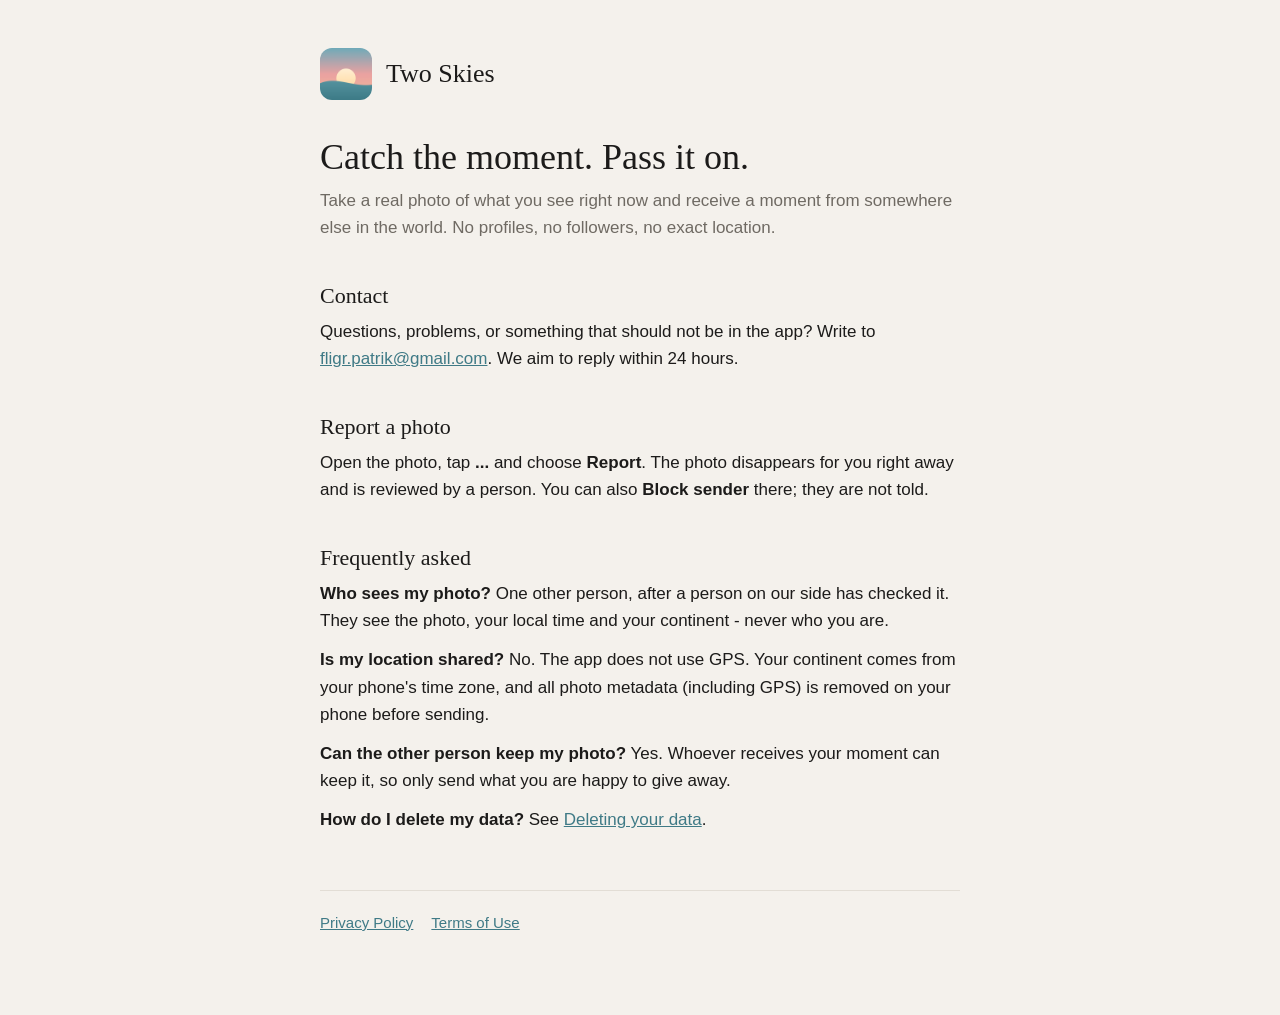
==== index.html @ 3c559a24 "Add files via upload" ====
<!doctype html>
<html lang="en">
<head>
  <meta charset="utf-8">
  <meta name="viewport" content="width=device-width, initial-scale=1">
  <title>Two Skies - Support</title>
  <link rel="stylesheet" href="style.css">
</head>
<body>
<main>
  <header><img src="icon.png" alt=""><a href="index.html">Two Skies</a></header>

  <h1>Catch the moment. Pass it on.</h1>
  <p class="muted">Take a real photo of what you see right now and receive a moment from somewhere else in the world. No profiles, no followers, no exact location.</p>

  <h2>Contact</h2>
  <p>Questions, problems, or something that should not be in the app? Write to <a href="mailto:fligr.patrik@gmail.com">fligr.patrik@gmail.com</a>. We aim to reply within 24 hours.</p>

  <h2>Report a photo</h2>
  <p>Open the photo, tap <strong>...</strong> and choose <strong>Report</strong>. The photo disappears for you right away and is reviewed by a person. You can also <strong>Block sender</strong> there; they are not told.</p>

  <h2>Frequently asked</h2>
  <p><strong>Who sees my photo?</strong> One other person, after a person on our side has checked it. They see the photo, your local time and your continent - never who you are.</p>
  <p><strong>Is my location shared?</strong> No. The app does not use GPS. Your continent comes from your phone's time zone, and all photo metadata (including GPS) is removed on your phone before sending.</p>
  <p><strong>Can the other person keep my photo?</strong> Yes. Whoever receives your moment can keep it, so only send what you are happy to give away.</p>
  <p><strong>How do I delete my data?</strong> See <a href="privacy.html#delete">Deleting your data</a>.</p>

  <nav><a href="privacy.html">Privacy Policy</a><a href="terms.html">Terms of Use</a></nav>
</main>
</body>
</html>
---- style.css ----
:root {
  --paper: #f4f1ec;
  --ink: #1c1b1a;
  --muted: #6f6a63;
  --line: #e2ddd5;
  --accent: #3f7a86;
}
@media (prefers-color-scheme: dark) {
  :root {
    --paper: #0f0f11;
    --ink: #edeae4;
    --muted: #9a958e;
    --line: #2a2a2e;
    --accent: #7fb4bf;
  }
}
* { box-sizing: border-box; }
body {
  margin: 0;
  background: var(--paper);
  color: var(--ink);
  font: 17px/1.6 -apple-system, BlinkMacSystemFont, "Segoe UI", Roboto, sans-serif;
}
main { max-width: 680px; margin: 0 auto; padding: 48px 20px 80px; }
header { display: flex; align-items: center; gap: 14px; margin-bottom: 36px; }
header img { width: 52px; height: 52px; border-radius: 12px; }
header a { color: inherit; text-decoration: none; font: 26px Georgia, serif; }
h1 { font: 400 36px/1.2 Georgia, serif; margin: 0 0 8px; }
h2 { font: 400 22px/1.3 Georgia, serif; margin: 40px 0 8px; }
p, li { margin: 0 0 12px; }
ul { padding-left: 22px; }
.muted { color: var(--muted); }
a { color: var(--accent); }
nav { margin-top: 56px; padding-top: 20px; border-top: 1px solid var(--line); font-size: 15px; }
nav a { margin-right: 18px; }
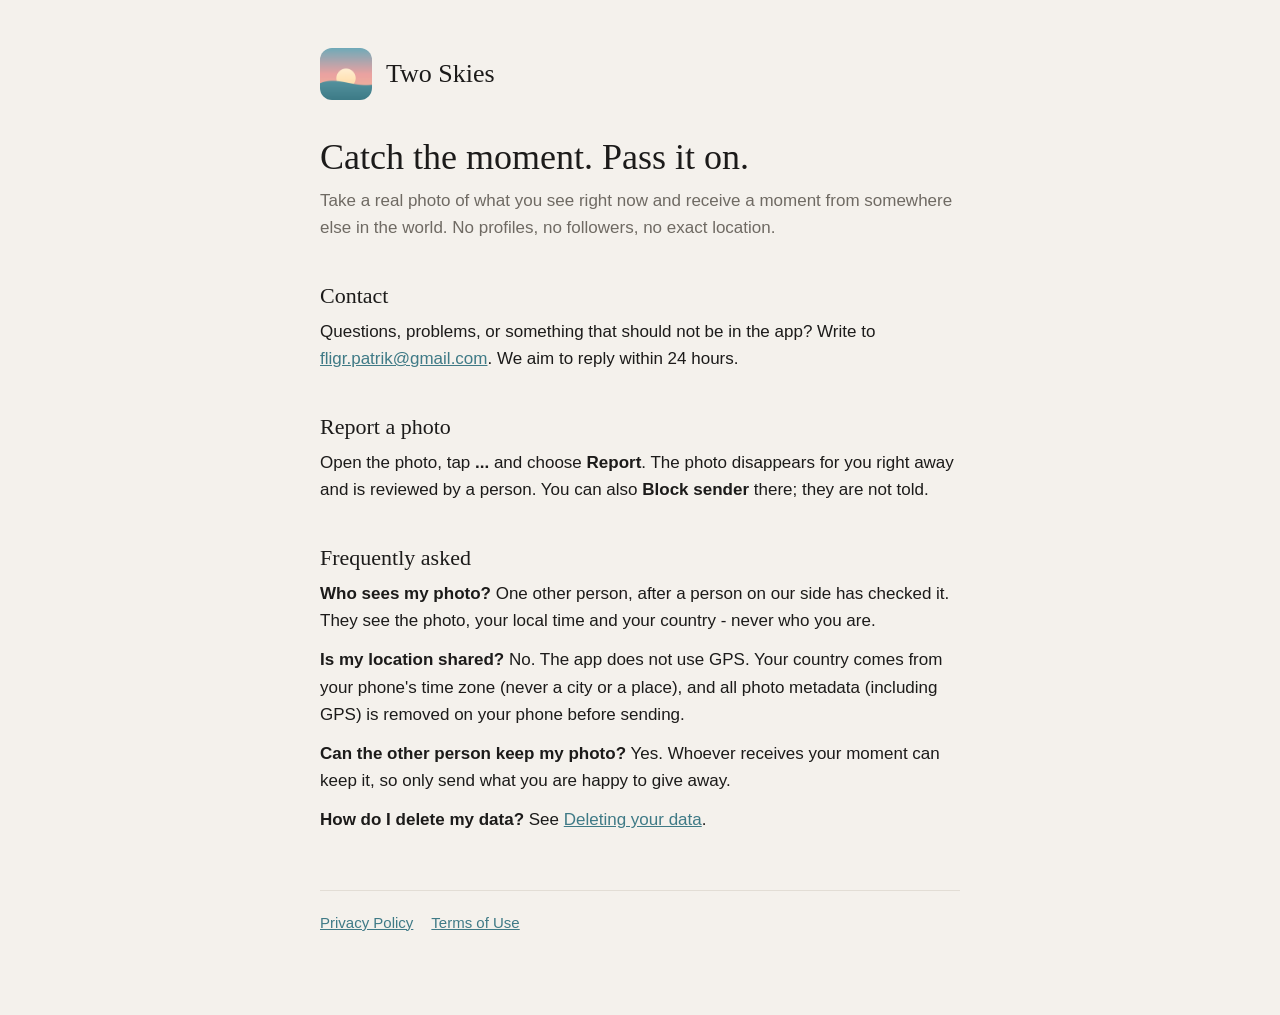
==== commit 6e121f73: "Add files via upload Country instead of continent" ====
--- a/index.html
+++ b/index.html
@@ -20,8 +20,8 @@
   <p>Open the photo, tap <strong>...</strong> and choose <strong>Report</strong>. The photo disappears for you right away and is reviewed by a person. You can also <strong>Block sender</strong> there; they are not told.</p>
 
   <h2>Frequently asked</h2>
-  <p><strong>Who sees my photo?</strong> One other person, after a person on our side has checked it. They see the photo, your local time and your continent - never who you are.</p>
-  <p><strong>Is my location shared?</strong> No. The app does not use GPS. Your continent comes from your phone's time zone, and all photo metadata (including GPS) is removed on your phone before sending.</p>
+  <p><strong>Who sees my photo?</strong> One other person, after a person on our side has checked it. They see the photo, your local time and your country - never who you are.</p>
+  <p><strong>Is my location shared?</strong> No. The app does not use GPS. Your country comes from your phone's time zone (never a city or a place), and all photo metadata (including GPS) is removed on your phone before sending.</p>
   <p><strong>Can the other person keep my photo?</strong> Yes. Whoever receives your moment can keep it, so only send what you are happy to give away.</p>
   <p><strong>How do I delete my data?</strong> See <a href="privacy.html#delete">Deleting your data</a>.</p>
 
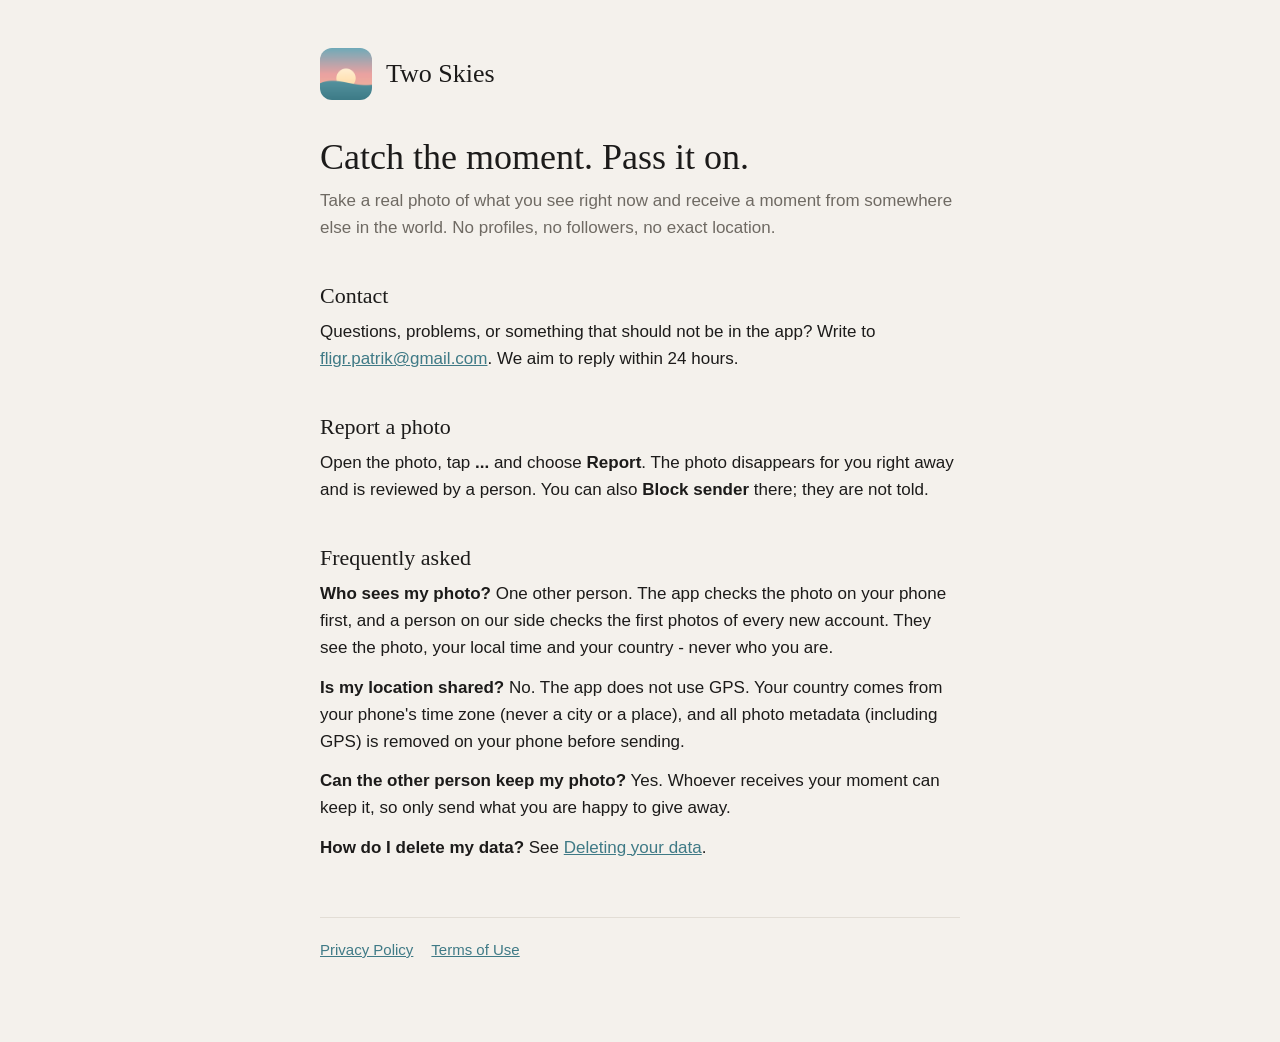
==== commit 894b0b83: "Add files via upload" ====
--- a/index.html
+++ b/index.html
@@ -20,7 +20,7 @@
   <p>Open the photo, tap <strong>...</strong> and choose <strong>Report</strong>. The photo disappears for you right away and is reviewed by a person. You can also <strong>Block sender</strong> there; they are not told.</p>
 
   <h2>Frequently asked</h2>
-  <p><strong>Who sees my photo?</strong> One other person, after a person on our side has checked it. They see the photo, your local time and your country - never who you are.</p>
+  <p><strong>Who sees my photo?</strong> One other person. The app checks the photo on your phone first, and a person on our side checks the first photos of every new account. They see the photo, your local time and your country - never who you are.</p>
   <p><strong>Is my location shared?</strong> No. The app does not use GPS. Your country comes from your phone's time zone (never a city or a place), and all photo metadata (including GPS) is removed on your phone before sending.</p>
   <p><strong>Can the other person keep my photo?</strong> Yes. Whoever receives your moment can keep it, so only send what you are happy to give away.</p>
   <p><strong>How do I delete my data?</strong> See <a href="privacy.html#delete">Deleting your data</a>.</p>
